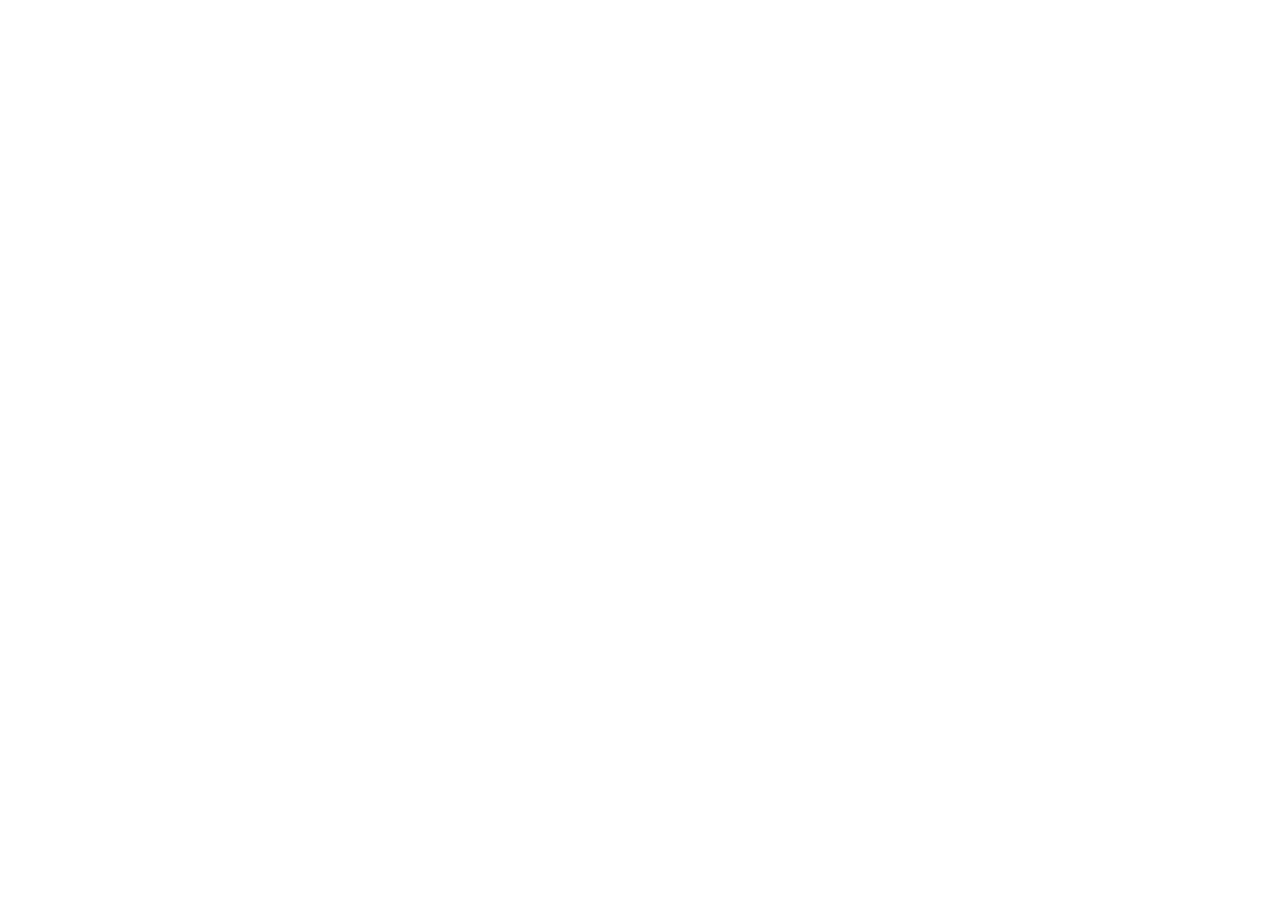
==== tomatoclock/index.html @ 5e5c6cd5 "Add tomato clock page" ====
<!doctype html>
<html lang="zh-CN">
  <head>
    <meta charset="UTF-8" />
    <meta name="viewport" content="width=device-width, initial-scale=1.0" />
    <title>番茄钟</title>
    <script type="module" crossorigin src="/assets/index-CUyfrQUM.js"></script>
    <link rel="stylesheet" crossorigin href="/assets/index-BWQkKdg5.css">
  </head>
  <body>
    <div id="root"></div>
  </body>
</html>
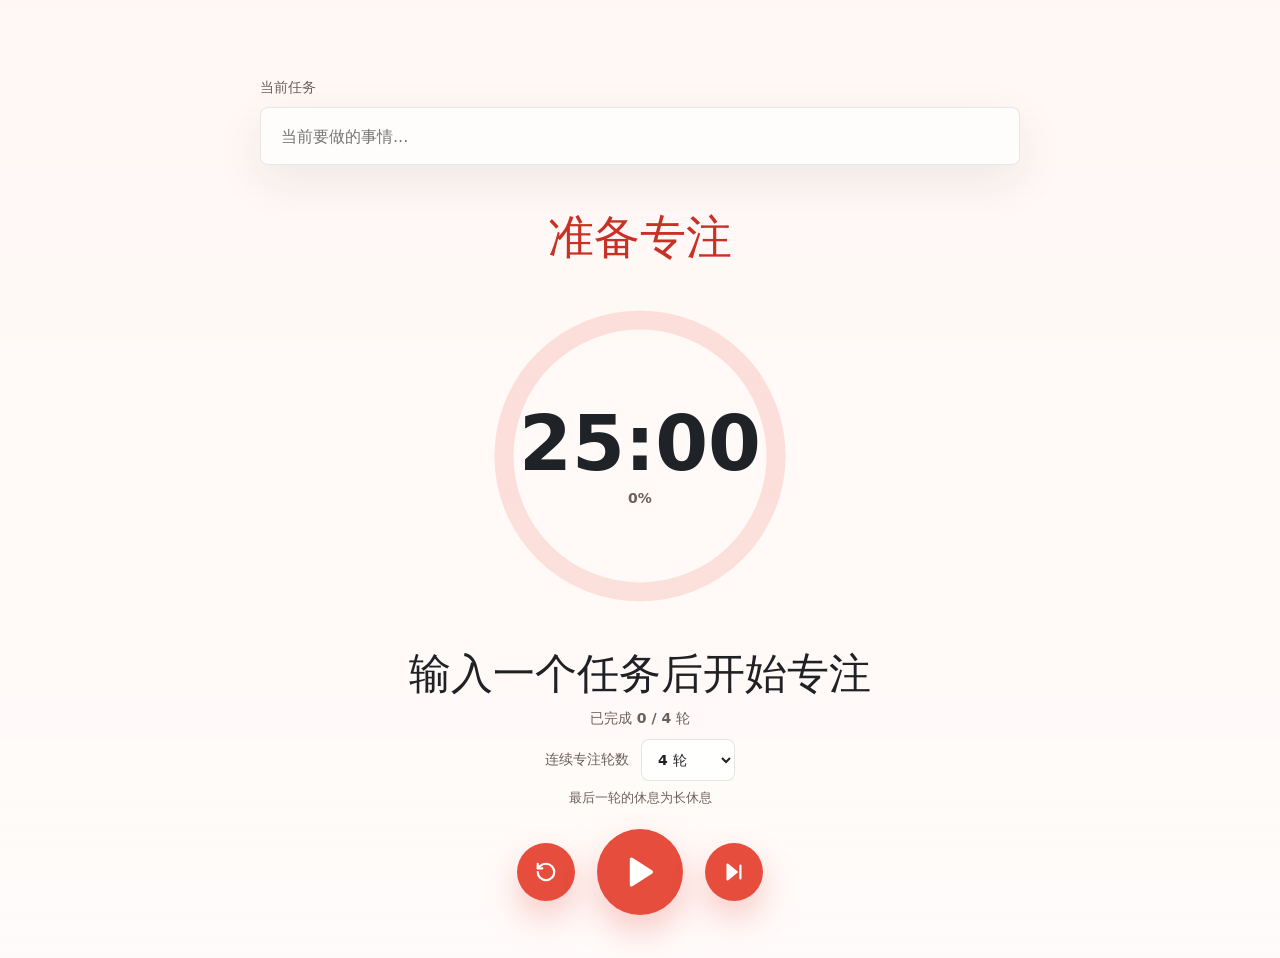
==== commit 835d9baa: "Fix tomato clock asset paths" ====
--- a/tomatoclock/index.html
+++ b/tomatoclock/index.html
@@ -4,8 +4,8 @@
     <meta charset="UTF-8" />
     <meta name="viewport" content="width=device-width, initial-scale=1.0" />
     <title>番茄钟</title>
-    <script type="module" crossorigin src="/assets/index-CUyfrQUM.js"></script>
-    <link rel="stylesheet" crossorigin href="/assets/index-BWQkKdg5.css">
+    <script type="module" crossorigin src="/tomatoclock/assets/index-CUyfrQUM.js"></script>
+    <link rel="stylesheet" crossorigin href="/tomatoclock/assets/index-BWQkKdg5.css">
   </head>
   <body>
     <div id="root"></div>
--- a/tomatoclock/assets/index-BWQkKdg5.css
+++ b/tomatoclock/assets/index-BWQkKdg5.css
@@ -0,0 +1 @@
+:root{font-family:Inter,ui-sans-serif,system-ui,-apple-system,BlinkMacSystemFont,Segoe UI,sans-serif;color:#202124;background:#fff8f5;font-synthesis:none;text-rendering:optimizeLegibility;-webkit-font-smoothing:antialiased;-moz-osx-font-smoothing:grayscale}*{box-sizing:border-box}html,body,#root{min-height:100%;margin:0}button,input,select{font:inherit}button{cursor:pointer}.app{--accent: #e64d3d;--accent-strong: #c83226;--surface: rgba(255, 255, 255, .72);--surface-strong: #ffffff;--text-muted: #6b5f5b;--ring-track: rgba(230, 77, 61, .15);display:grid;grid-template-rows:minmax(120px,20vh) 1fr minmax(150px,22vh);min-height:100vh;padding:clamp(18px,3vw,32px);color:#202124;background:linear-gradient(180deg,#ffffff6b,#ffffffb8),#fff2ed;transition:background-color .24s ease,color .24s ease}.app--shortBreak{--accent: #159a7a;--accent-strong: #08795f;--text-muted: #51665f;--ring-track: rgba(21, 154, 122, .15);background:linear-gradient(180deg,#ffffff6b,#ffffffbf),#eefbf4}.app--longBreak{--accent: #2c66c7;--accent-strong: #1e4d99;--text-muted: #536176;--ring-track: rgba(44, 102, 199, .15);background:linear-gradient(180deg,#ffffff80,#ffffffc7),#eef5ff}.task-section,.timer-section,.control-section{width:min(100%,760px);margin:0 auto}.task-section{display:flex;align-items:center}.task-input{display:grid;width:100%;gap:10px}.task-input__label{color:var(--text-muted);font-size:14px;font-weight:700}.task-input input{width:100%;min-height:58px;padding:0 20px;border:1px solid rgba(32,33,36,.1);border-radius:8px;color:#202124;background:var(--surface);box-shadow:0 16px 50px #2c231f14;outline:none;transition:border-color .18s ease,box-shadow .18s ease,background-color .18s ease}.task-input input:focus{border-color:var(--accent);background:var(--surface-strong);box-shadow:0 0 0 4px color-mix(in srgb,var(--accent) 16%,transparent),0 18px 54px #2c231f1a}.timer-section{display:grid;align-content:center;justify-items:center;gap:22px;min-height:420px}.timer-circle{position:relative;display:grid;width:min(68vw,340px);aspect-ratio:1;place-items:center}.timer-circle__svg{width:100%;height:100%;transform:rotate(-90deg)}.timer-circle__track,.timer-circle__progress{fill:none;stroke-width:18}.timer-circle__track{stroke:var(--ring-track)}.timer-circle__progress{stroke:var(--accent);stroke-linecap:round;transition:stroke-dashoffset .22s linear,stroke .24s ease}.timer-circle__content{position:absolute;display:grid;justify-items:center;gap:8px}.timer-circle__time{color:#1f2328;font-size:clamp(52px,11vw,76px);font-weight:800;line-height:1;letter-spacing:0}.timer-circle__meta{color:var(--text-muted);font-size:14px;font-weight:700}.timer-status{display:grid;max-width:620px;justify-items:center;gap:8px;text-align:center}.timer-status--phase-only{gap:0}.timer-status--details{gap:10px}.timer-status__phase{color:var(--accent-strong);font-size:clamp(30px,5vw,46px);font-weight:800;line-height:1.12}.timer-status__task{max-width:100%;color:#202124;font-size:clamp(28px,4.2vw,42px);font-weight:800;line-height:1.25;overflow-wrap:anywhere}.timer-status__rounds{color:var(--text-muted);font-size:14px;font-weight:700}.control-section{display:grid;align-content:center;justify-items:center;gap:22px}.round-setting{display:grid;justify-items:center;gap:8px}.round-selector{display:inline-flex;align-items:center;gap:12px;color:var(--text-muted);font-size:14px;font-weight:700}.round-selector select{min-width:94px;height:42px;padding:0 12px;border:1px solid rgba(32,33,36,.12);border-radius:8px;color:#202124;background:#ffffffd1;outline:none}.round-setting__hint{color:var(--text-muted);font-size:13px;font-weight:700}.timer-controls{display:grid;grid-template-columns:58px 86px 58px;align-items:center;gap:22px}.icon-button,.primary-button{display:inline-grid;place-items:center;border:0;color:#fff;background:var(--accent);box-shadow:0 16px 34px color-mix(in srgb,var(--accent) 28%,transparent);transition:background-color .16s ease,transform .16s ease,box-shadow .16s ease}.icon-button{width:58px;height:58px;border-radius:50%}.primary-button{width:86px;height:86px;border-radius:50%}.icon-button:hover,.primary-button:hover{background:var(--accent-strong);transform:translateY(-1px)}.icon-button:active,.primary-button:active{transform:translateY(1px)}.icon-button:focus-visible,.primary-button:focus-visible,.round-selector select:focus-visible{outline:4px solid color-mix(in srgb,var(--accent) 24%,transparent);outline-offset:3px}.toast{position:fixed;right:24px;bottom:24px;max-width:min(360px,calc(100vw - 48px));padding:14px 18px;border:1px solid rgba(32,33,36,.08);border-radius:8px;color:#202124;background:#fffffff0;box-shadow:0 18px 54px #2c231f29;font-size:14px;font-weight:700}@media(max-width:640px){.app{grid-template-rows:auto 1fr auto;gap:22px;min-height:100svh;padding:18px}.task-section{align-items:start}.task-input input{min-height:52px}.timer-section{min-height:0;gap:20px}.timer-circle{width:min(84vw,318px)}.timer-status__phase{font-size:32px}.timer-status__task{font-size:28px}.control-section{gap:18px}.timer-controls{grid-template-columns:54px 78px 54px;gap:18px}.icon-button{width:54px;height:54px}.primary-button{width:78px;height:78px}.toast{right:18px;bottom:18px}}
